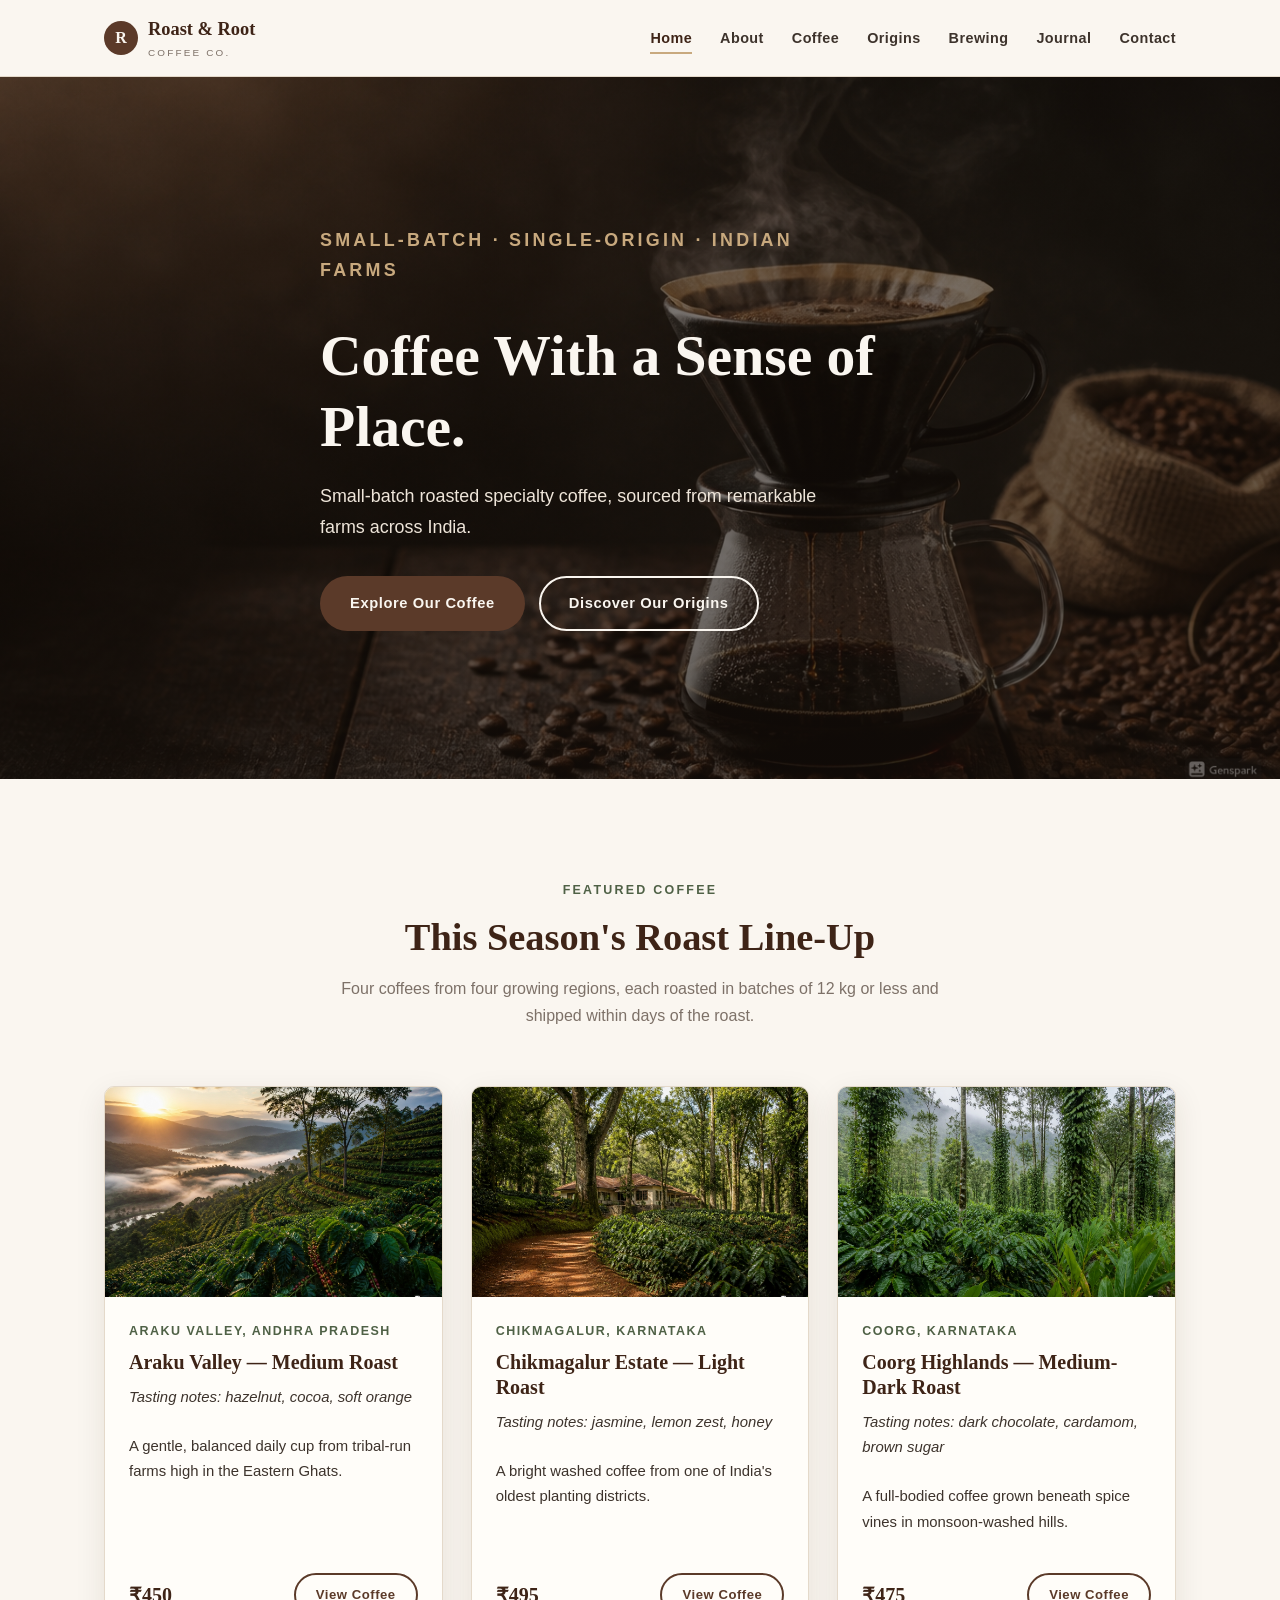
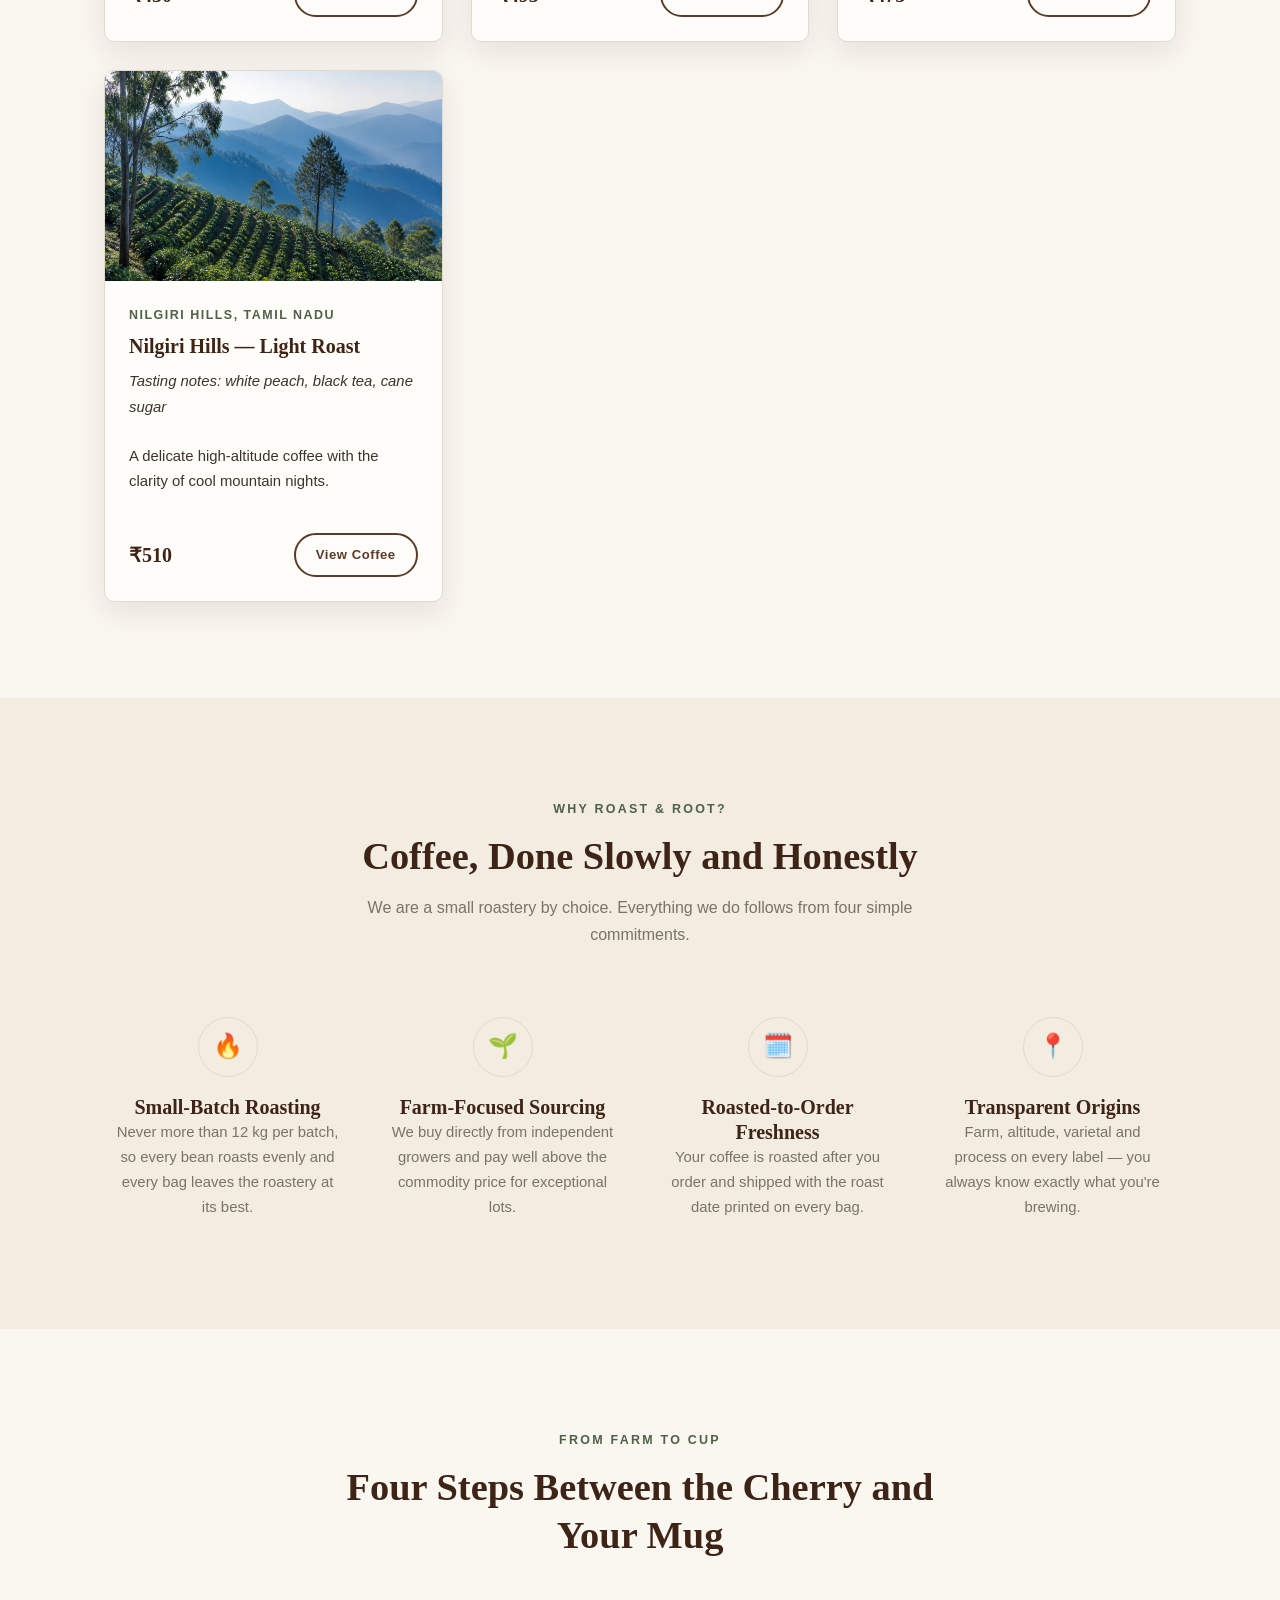
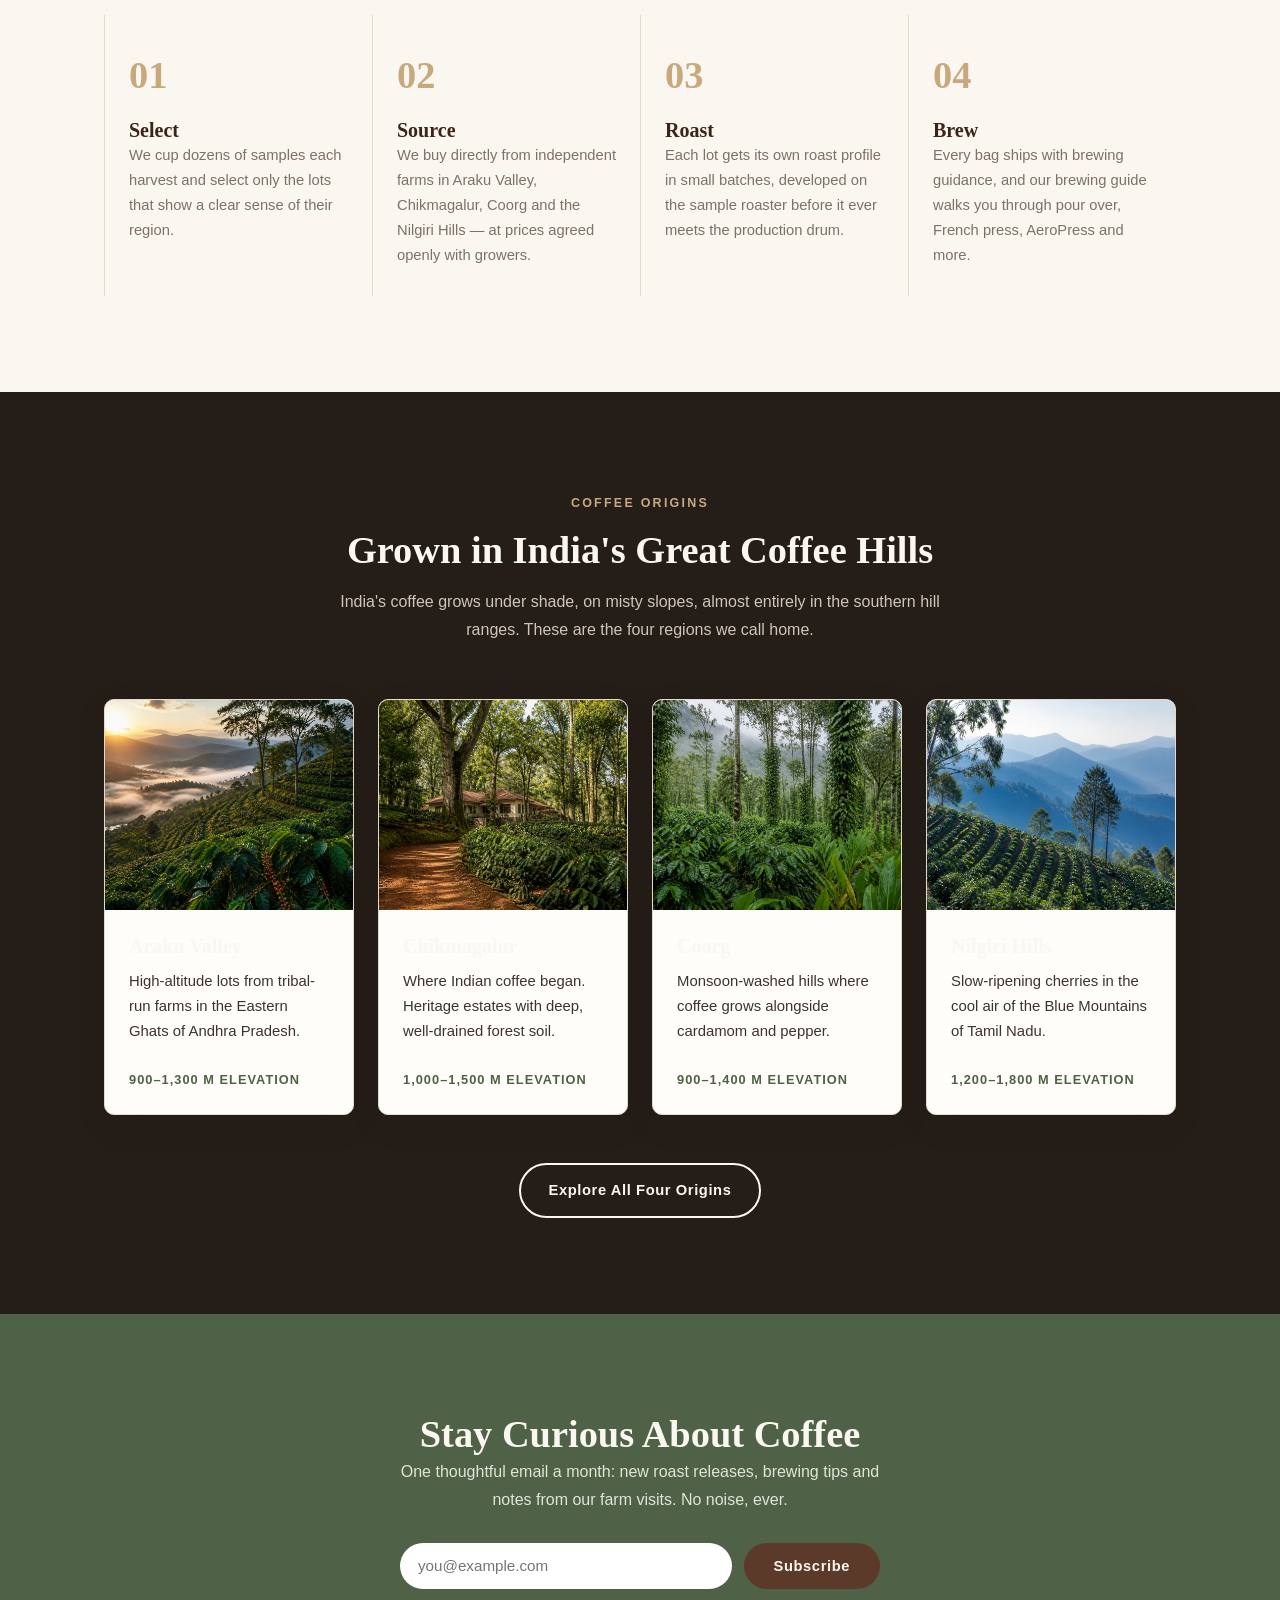
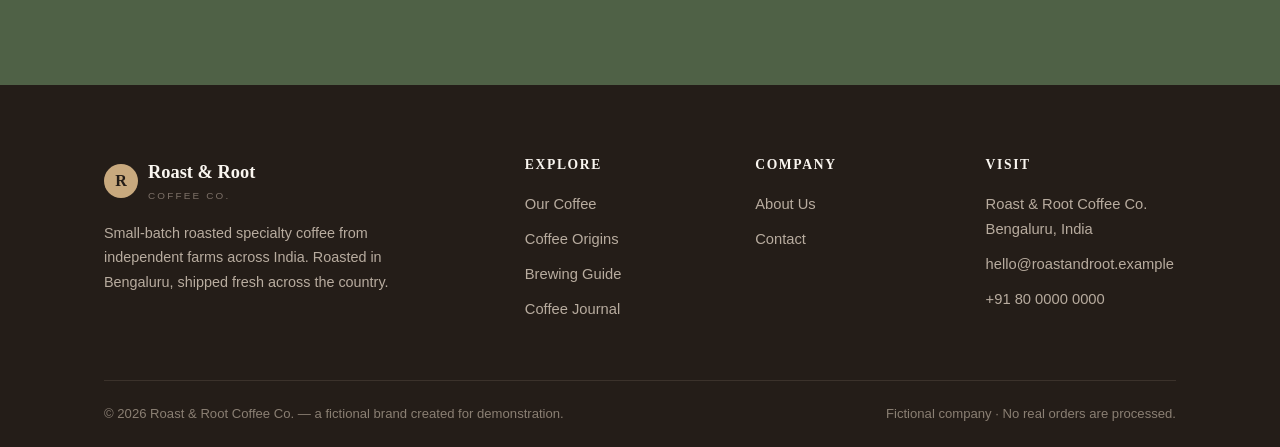
==== index.html @ ebcf1141 "Add Coffee Journal and Origins pages with articles and navigation enhancements" ====
<!DOCTYPE html>
<html lang="en">
<head>
  <meta charset="UTF-8">
  <meta name="viewport" content="width=device-width, initial-scale=1.0">
  <title>Roast &amp; Root Coffee Co. — Small-Batch Specialty Coffee from India</title>
  <meta name="description" content="Roast & Root Coffee Co. roasts small-batch, single-origin specialty coffee sourced from independent farms in Araku Valley, Chikmagalur, Coorg and the Nilgiri Hills.">
  <link rel="stylesheet" href="css/style.css">
</head>
<body>

  <!-- ===== HEADER & NAVIGATION (shared across all pages) ===== -->
  <header class="site-header">
    <div class="container">
      <a class="logo" href="index.html" aria-label="Roast &amp; Root Coffee Co. — Home">
        <span class="logo-mark" aria-hidden="true">R</span>
        <span>Roast &amp; Root <small>Coffee Co.</small></span>
      </a>
      <button class="nav-toggle" aria-label="Open navigation menu" aria-expanded="false" aria-controls="main-nav">
        <span></span><span></span><span></span>
      </button>
      <nav class="main-nav" id="main-nav" aria-label="Main navigation">
        <ul>
          <li><a href="index.html" class="active">Home</a></li>
          <li><a href="about.html">About</a></li>
          <li><a href="coffee.html">Coffee</a></li>
          <li><a href="origins.html">Origins</a></li>
          <li><a href="brewing.html">Brewing</a></li>
          <li><a href="journal.html">Journal</a></li>
          <li><a href="contact.html">Contact</a></li>
        </ul>
      </nav>
    </div>
  </header>

  <main>

    <!-- ===== HERO ===== -->
    <section class="hero">
      <div class="container">
        <p class="eyebrow" style="color: var(--color-tan);">Small-Batch · Single-Origin · Indian Farms</p>
        <h1>Coffee With a Sense of Place.</h1>
        <p>Small-batch roasted specialty coffee, sourced from remarkable farms across India.</p>
        <div class="hero-actions">
          <a href="coffee.html" class="btn btn--primary">Explore Our Coffee</a>
          <a href="origins.html" class="btn btn--outline">Discover Our Origins</a>
        </div>
      </div>
    </section>

    <!-- ===== FEATURED COFFEE ===== -->
    <section class="section">
      <div class="container">
        <div class="section-head reveal">
          <span class="eyebrow">Featured Coffee</span>
          <h2>This Season's Roast Line-Up</h2>
          <p>Four coffees from four growing regions, each roasted in batches of 12&nbsp;kg or less and shipped within days of the roast.</p>
        </div>
        <div class="card-grid">
          <article class="card reveal">
            <img src="images/araku-valley.jpg" alt="Terraced coffee farms on the misty hillsides of Araku Valley">
            <div class="card-body">
              <span class="card-meta">Araku Valley, Andhra Pradesh</span>
              <h3>Araku Valley — Medium Roast</h3>
              <p class="card-notes">Tasting notes: hazelnut, cocoa, soft orange</p>
              <p>A gentle, balanced daily cup from tribal-run farms high in the Eastern Ghats.</p>
              <div class="card-footer">
                <span class="price">₹450</span>
                <a href="coffee.html" class="btn btn--ghost btn--small">View Coffee</a>
              </div>
            </div>
          </article>
          <article class="card reveal">
            <img src="images/chikmagalur.jpg" alt="A heritage coffee estate with shade trees in Chikmagalur, Karnataka">
            <div class="card-body">
              <span class="card-meta">Chikmagalur, Karnataka</span>
              <h3>Chikmagalur Estate — Light Roast</h3>
              <p class="card-notes">Tasting notes: jasmine, lemon zest, honey</p>
              <p>A bright washed coffee from one of India's oldest planting districts.</p>
              <div class="card-footer">
                <span class="price">₹495</span>
                <a href="coffee.html" class="btn btn--ghost btn--small">View Coffee</a>
              </div>
            </div>
          </article>
          <article class="card reveal">
            <img src="images/coorg.jpg" alt="Lush coffee plants under a monsoon canopy in Coorg, Karnataka">
            <div class="card-body">
              <span class="card-meta">Coorg, Karnataka</span>
              <h3>Coorg Highlands — Medium-Dark Roast</h3>
              <p class="card-notes">Tasting notes: dark chocolate, cardamom, brown sugar</p>
              <p>A full-bodied coffee grown beneath spice vines in monsoon-washed hills.</p>
              <div class="card-footer">
                <span class="price">₹475</span>
                <a href="coffee.html" class="btn btn--ghost btn--small">View Coffee</a>
              </div>
            </div>
          </article>
          <article class="card reveal">
            <img src="images/nilgiri-hills.jpg" alt="High-altitude coffee gardens on the blue slopes of the Nilgiri Hills">
            <div class="card-body">
              <span class="card-meta">Nilgiri Hills, Tamil Nadu</span>
              <h3>Nilgiri Hills — Light Roast</h3>
              <p class="card-notes">Tasting notes: white peach, black tea, cane sugar</p>
              <p>A delicate high-altitude coffee with the clarity of cool mountain nights.</p>
              <div class="card-footer">
                <span class="price">₹510</span>
                <a href="coffee.html" class="btn btn--ghost btn--small">View Coffee</a>
              </div>
            </div>
          </article>
        </div>
      </div>
    </section>

    <!-- ===== WHY ROAST & ROOT ===== -->
    <section class="section section--alt">
      <div class="container">
        <div class="section-head reveal">
          <span class="eyebrow">Why Roast &amp; Root?</span>
          <h2>Coffee, Done Slowly and Honestly</h2>
          <p>We are a small roastery by choice. Everything we do follows from four simple commitments.</p>
        </div>
        <div class="why-grid">
          <div class="why-item reveal">
            <div class="why-icon" aria-hidden="true">🔥</div>
            <h3>Small-Batch Roasting</h3>
            <p>Never more than 12 kg per batch, so every bean roasts evenly and every bag leaves the roastery at its best.</p>
          </div>
          <div class="why-item reveal">
            <div class="why-icon" aria-hidden="true">🌱</div>
            <h3>Farm-Focused Sourcing</h3>
            <p>We buy directly from independent growers and pay well above the commodity price for exceptional lots.</p>
          </div>
          <div class="why-item reveal">
            <div class="why-icon" aria-hidden="true">🗓️</div>
            <h3>Roasted-to-Order Freshness</h3>
            <p>Your coffee is roasted after you order and shipped with the roast date printed on every bag.</p>
          </div>
          <div class="why-item reveal">
            <div class="why-icon" aria-hidden="true">📍</div>
            <h3>Transparent Origins</h3>
            <p>Farm, altitude, varietal and process on every label — you always know exactly what you're brewing.</p>
          </div>
        </div>
      </div>
    </section>

    <!-- ===== FROM FARM TO CUP ===== -->
    <section class="section">
      <div class="container">
        <div class="section-head reveal">
          <span class="eyebrow">From Farm to Cup</span>
          <h2>Four Steps Between the Cherry and Your Mug</h2>
        </div>
        <ol class="steps">
          <li class="reveal">
            <h3>Select</h3>
            <p>We cup dozens of samples each harvest and select only the lots that show a clear sense of their region.</p>
          </li>
          <li class="reveal">
            <h3>Source</h3>
            <p>We buy directly from independent farms in Araku Valley, Chikmagalur, Coorg and the Nilgiri Hills — at prices agreed openly with growers.</p>
          </li>
          <li class="reveal">
            <h3>Roast</h3>
            <p>Each lot gets its own roast profile in small batches, developed on the sample roaster before it ever meets the production drum.</p>
          </li>
          <li class="reveal">
            <h3>Brew</h3>
            <p>Every bag ships with brewing guidance, and our brewing guide walks you through pour over, French press, AeroPress and more.</p>
          </li>
        </ol>
      </div>
    </section>

    <!-- ===== ORIGINS PREVIEW ===== -->
    <section class="section section--dark">
      <div class="container">
        <div class="section-head reveal">
          <span class="eyebrow">Coffee Origins</span>
          <h2>Grown in India's Great Coffee Hills</h2>
          <p>India's coffee grows under shade, on misty slopes, almost entirely in the southern hill ranges. These are the four regions we call home.</p>
        </div>
        <div class="journey">
          <a href="origins.html" class="card reveal">
            <img src="images/araku-valley.jpg" alt="Morning mist over terraced farms in Araku Valley">
            <div class="card-body">
              <h3>Araku Valley</h3>
              <p>High-altitude lots from tribal-run farms in the Eastern Ghats of Andhra Pradesh.</p>
              <span class="route">900–1,300 m elevation</span>
            </div>
          </a>
          <a href="origins.html" class="card reveal">
            <img src="images/chikmagalur.jpg" alt="A heritage estate bungalow among coffee plants in Chikmagalur">
            <div class="card-body">
              <h3>Chikmagalur</h3>
              <p>Where Indian coffee began. Heritage estates with deep, well-drained forest soil.</p>
              <span class="route">1,000–1,500 m elevation</span>
            </div>
          </a>
          <a href="origins.html" class="card reveal">
            <img src="images/coorg.jpg" alt="Coffee plants growing under spice vines in Coorg">
            <div class="card-body">
              <h3>Coorg</h3>
              <p>Monsoon-washed hills where coffee grows alongside cardamom and pepper.</p>
              <span class="route">900–1,400 m elevation</span>
            </div>
          </a>
          <a href="origins.html" class="card reveal">
            <img src="images/nilgiri-hills.jpg" alt="Blue mountain slopes with high-altitude coffee gardens in the Nilgiri Hills">
            <div class="card-body">
              <h3>Nilgiri Hills</h3>
              <p>Slow-ripening cherries in the cool air of the Blue Mountains of Tamil Nadu.</p>
              <span class="route">1,200–1,800 m elevation</span>
            </div>
          </a>
        </div>
        <div class="section-head reveal" style="margin-top: 48px; margin-bottom: 0;">
          <a href="origins.html" class="btn btn--outline">Explore All Four Origins</a>
        </div>
      </div>
    </section>

    <!-- ===== NEWSLETTER ===== -->
    <section class="section newsletter">
      <div class="container">
        <h2>Stay Curious About Coffee</h2>
        <p>One thoughtful email a month: new roast releases, brewing tips and notes from our farm visits. No noise, ever.</p>
        <form class="newsletter-form" novalidate>
          <label class="visually-hidden" for="newsletter-email">Email address</label>
          <input type="email" id="newsletter-email" name="email" placeholder="you@example.com" autocomplete="email">
          <button type="submit" class="btn btn--primary">Subscribe</button>
          <p class="error-msg" role="alert"></p>
        </form>
      </div>
    </section>

  </main>

  <!-- ===== FOOTER (shared across all pages) ===== -->
  <footer class="site-footer">
    <div class="container">
      <div class="footer-grid">
        <div class="footer-brand">
          <a class="logo" href="index.html">
            <span class="logo-mark" aria-hidden="true">R</span>
            <span>Roast &amp; Root <small>Coffee Co.</small></span>
          </a>
          <p>Small-batch roasted specialty coffee from independent farms across India. Roasted in Bengaluru, shipped fresh across the country.</p>
        </div>
        <div>
          <h4>Explore</h4>
          <ul>
            <li><a href="coffee.html">Our Coffee</a></li>
            <li><a href="origins.html">Coffee Origins</a></li>
            <li><a href="brewing.html">Brewing Guide</a></li>
            <li><a href="journal.html">Coffee Journal</a></li>
          </ul>
        </div>
        <div>
          <h4>Company</h4>
          <ul>
            <li><a href="about.html">About Us</a></li>
            <li><a href="contact.html">Contact</a></li>
          </ul>
        </div>
        <div>
          <h4>Visit</h4>
          <ul>
            <li>Roast &amp; Root Coffee Co.<br>Bengaluru, India</li>
            <li><a href="mailto:hello@roastandroot.example">hello@roastandroot.example</a></li>
            <li>+91 80 0000 0000</li>
          </ul>
        </div>
      </div>
      <div class="footer-bottom">
        <span>© 2026 Roast &amp; Root Coffee Co. — a fictional brand created for demonstration.</span>
        <span>Fictional company · No real orders are processed.</span>
      </div>
    </div>
  </footer>

  <script src="js/script.js"></script>
</body>
</html>
---- css/style.css ----
/* ==========================================================================
   ROAST & ROOT COFFEE CO. — MAIN STYLESHEET
   A single shared stylesheet for every page of the site.
   All colours live in the :root variables below — change them here
   to re-theme the whole site.
   ========================================================================== */

/* ---------- 1. DESIGN TOKENS (CSS VARIABLES) ---------- */
:root {
  /* Colours */
  --color-cream:        #faf6f0;   /* page background */
  --color-cream-dark:   #f3ece1;   /* alternating section background */
  --color-offwhite:     #fffdf9;   /* cards */
  --color-brown:        #5b3a29;   /* coffee brown — accents, buttons */
  --color-brown-dark:   #3e2417;   /* dark brown — headings, hover */
  --color-charcoal:     #241d18;   /* deep charcoal — dark sections, text */
  --color-green:        #6b7f5e;   /* muted green — secondary accents */
  --color-green-dark:   #4f6146;
  --color-tan:          #c8a97e;   /* warm tan — small highlights */
  --color-text:         #3d332c;   /* body text */
  --color-text-muted:   #7d7168;   /* secondary text */
  --color-line:         #e4d9ca;   /* borders / dividers */

  /* Typography */
  --font-serif: "Georgia", "Times New Roman", serif;          /* headings */
  --font-sans: "Helvetica Neue", Arial, "Segoe UI", sans-serif; /* body */

  /* Layout */
  --container-width: 1120px;
  --section-padding: 96px;
  --radius: 10px;
  --shadow: 0 10px 30px rgba(62, 36, 23, 0.10);
}

/* ---------- 2. RESET & BASE ---------- */
*,
*::before,
*::after { box-sizing: border-box; margin: 0; padding: 0; }

html { scroll-behavior: smooth; }

body {
  font-family: var(--font-sans);
  font-size: 16px;
  line-height: 1.7;
  color: var(--color-text);
  background-color: var(--color-cream);
  -webkit-font-smoothing: antialiased;
}

img { display: block; max-width: 100%; height: auto; }

h1, h2, h3, h4 {
  font-family: var(--font-serif);
  color: var(--color-brown-dark);
  line-height: 1.25;
  font-weight: 700;
}

h1 { font-size: clamp(2.2rem, 5vw, 3.6rem); }
h2 { font-size: clamp(1.7rem, 3.4vw, 2.4rem); }
h3 { font-size: 1.25rem; }

p { margin-bottom: 1rem; }
p:last-child { margin-bottom: 0; }

a { color: var(--color-brown); text-decoration: none; }
a:hover { color: var(--color-brown-dark); }

ul, ol { padding-left: 1.25rem; }

/* Screen-reader-only helper for accessibility */
.visually-hidden {
  position: absolute; width: 1px; height: 1px;
  overflow: hidden; clip: rect(0 0 0 0); white-space: nowrap;
}

/* ---------- 3. LAYOUT HELPERS ---------- */
.container {
  max-width: var(--container-width);
  margin: 0 auto;
  padding: 0 24px;
}

.section { padding: var(--section-padding) 0; }
.section--alt { background-color: var(--color-cream-dark); }
.section--dark { background-color: var(--color-charcoal); }
.section--dark h2,
.section--dark h3 { color: var(--color-cream); }
.section--dark p { color: #cfc5ba; }

.section-head {
  max-width: 640px;
  margin: 0 auto 56px;
  text-align: center;
}
.section-head .eyebrow { margin-bottom: 12px; }
.section-head p { color: var(--color-text-muted); margin-top: 14px; }
.section--dark .section-head p { color: #cfc5ba; }

.eyebrow {
  display: inline-block;
  font-size: 0.78rem;
  font-weight: 700;
  letter-spacing: 0.18em;
  text-transform: uppercase;
  color: var(--color-green-dark);
}
.section--dark .eyebrow { color: var(--color-tan); }

/* ---------- 4. BUTTONS ---------- */
.btn {
  display: inline-block;
  padding: 13px 28px;
  border: 2px solid transparent;
  border-radius: 999px;
  font-size: 0.92rem;
  font-weight: 700;
  letter-spacing: 0.04em;
  cursor: pointer;
  transition: background-color 0.2s ease, color 0.2s ease, border-color 0.2s ease;
}

.btn--primary {
  background-color: var(--color-brown);
  color: var(--color-cream);
}
.btn--primary:hover { background-color: var(--color-brown-dark); color: var(--color-cream); }

.btn--outline {
  border-color: var(--color-cream);
  color: var(--color-cream);
  background-color: transparent;
}
.btn--outline:hover { background-color: var(--color-cream); color: var(--color-charcoal); }

.btn--ghost {
  border-color: var(--color-brown);
  color: var(--color-brown);
  background-color: transparent;
}
.btn--ghost:hover { background-color: var(--color-brown); color: var(--color-cream); }

.btn--small { padding: 9px 20px; font-size: 0.82rem; }

/* ---------- 5. HEADER & NAVIGATION ---------- */
.site-header {
  position: sticky;
  top: 0;
  z-index: 100;
  background-color: rgba(250, 246, 240, 0.96);
  backdrop-filter: blur(6px);
  border-bottom: 1px solid var(--color-line);
}

.site-header .container {
  display: flex;
  align-items: center;
  justify-content: space-between;
  min-height: 76px;
}

/* Logo */
.logo {
  display: flex;
  align-items: center;
  gap: 10px;
  font-family: var(--font-serif);
  font-size: 1.15rem;
  font-weight: 700;
  color: var(--color-brown-dark);
  white-space: nowrap;
}
.logo:hover { color: var(--color-brown-dark); }
.logo-mark {
  width: 34px; height: 34px;
  border-radius: 50%;
  background-color: var(--color-brown);
  color: var(--color-cream);
  display: flex; align-items: center; justify-content: center;
  font-size: 1rem;
}
.logo small {
  display: block;
  font-family: var(--font-sans);
  font-size: 0.62rem;
  font-weight: 400;
  letter-spacing: 0.22em;
  text-transform: uppercase;
  color: var(--color-text-muted);
}

/* Desktop nav */
.main-nav ul { display: flex; gap: 28px; list-style: none; padding: 0; }
.main-nav a {
  font-size: 0.9rem;
  font-weight: 600;
  letter-spacing: 0.03em;
  color: var(--color-text);
  padding: 6px 0;
  border-bottom: 2px solid transparent;
}
.main-nav a:hover { color: var(--color-brown-dark); }
.main-nav a.active { color: var(--color-brown-dark); border-bottom-color: var(--color-tan); }

/* Hamburger button (hidden on desktop) */
.nav-toggle {
  display: none;
  flex-direction: column;
  justify-content: center;
  gap: 5px;
  width: 44px; height: 44px;
  padding: 10px;
  background: none;
  border: none;
  cursor: pointer;
}
.nav-toggle span {
  display: block;
  height: 2px;
  width: 100%;
  background-color: var(--color-brown-dark);
  border-radius: 2px;
  transition: transform 0.25s ease, opacity 0.25s ease;
}
.nav-toggle.open span:nth-child(1) { transform: translateY(7px) rotate(45deg); }
.nav-toggle.open span:nth-child(2) { opacity: 0; }
.nav-toggle.open span:nth-child(3) { transform: translateY(-7px) rotate(-45deg); }

/* ---------- 6. HERO ---------- */
.hero {
  position: relative;
  min-height: 78vh;
  display: flex;
  align-items: center;
  color: var(--color-cream);
  background-image: linear-gradient(rgba(24, 16, 11, 0.55), rgba(24, 16, 11, 0.65)), url("../images/hero-coffee.jpg");
  background-size: cover;
  background-position: center;
}
.hero .container { padding-top: 80px; padding-bottom: 80px; }
.hero h1 { color: var(--color-cream); max-width: 640px; margin-bottom: 18px; }
.hero p { max-width: 520px; font-size: 1.12rem; color: #eee5d9; margin-bottom: 34px; }
.hero-actions { display: flex; flex-wrap: wrap; gap: 14px; }

/* Page banner (inner pages) */
.page-banner {
  background-color: var(--color-charcoal);
  background-size: cover;
  background-position: center;
  color: var(--color-cream);
  padding: 90px 0;
}
.page-banner .overlay { max-width: 640px; }
.page-banner h1 { color: var(--color-cream); margin-bottom: 10px; }
.page-banner p { color: #d8cec3; font-size: 1.05rem; }

/* ---------- 7. CARD GRIDS ---------- */
.card-grid {
  display: grid;
  grid-template-columns: repeat(auto-fit, minmax(250px, 1fr));
  gap: 28px;
}

.card {
  background-color: var(--color-offwhite);
  border: 1px solid var(--color-line);
  border-radius: var(--radius);
  overflow: hidden;
  display: flex;
  flex-direction: column;
  box-shadow: var(--shadow);
  transition: transform 0.2s ease;
}
.card:hover { transform: translateY(-4px); }

.card img { width: 100%; height: 210px; object-fit: cover; }
.card-body { padding: 24px; display: flex; flex-direction: column; flex: 1; gap: 8px; }
.card-body h3 { margin-bottom: 2px; }
.card-meta {
  font-size: 0.78rem;
  font-weight: 700;
  letter-spacing: 0.12em;
  text-transform: uppercase;
  color: var(--color-green-dark);
}
.card-notes { font-size: 0.88rem; color: var(--color-text-muted); font-style: italic; }
.card p { font-size: 0.93rem; color: var(--color-text); }
.card-footer {
  margin-top: auto;
  padding-top: 14px;
  display: flex;
  align-items: center;
  justify-content: space-between;
  gap: 12px;
}
.price {
  font-family: var(--font-serif);
  font-size: 1.25rem;
  font-weight: 700;
  color: var(--color-brown-dark);
}

/* Small "tag" pills */
.tag {
  display: inline-block;
  padding: 4px 12px;
  border-radius: 999px;
  font-size: 0.72rem;
  font-weight: 700;
  letter-spacing: 0.08em;
  text-transform: uppercase;
  background-color: var(--color-cream-dark);
  color: var(--color-brown);
  border: 1px solid var(--color-line);
}

/* ---------- 8. WHY / PHILOSOPHY ---------- */
.why-grid {
  display: grid;
  grid-template-columns: repeat(auto-fit, minmax(230px, 1fr));
  gap: 28px;
}
.why-item { text-align: center; padding: 12px; }
.why-icon {
  width: 60px; height: 60px;
  margin: 0 auto 18px;
  border-radius: 50%;
  background-color: var(--color-cream-dark);
  border: 1px solid var(--color-line);
  display: flex; align-items: center; justify-content: center;
  font-size: 1.5rem;
}
.why-item p { font-size: 0.93rem; color: var(--color-text-muted); }

/* ---------- 9. FARM TO CUP STEPS ---------- */
.steps {
  display: grid;
  grid-template-columns: repeat(auto-fit, minmax(220px, 1fr));
  gap: 0;
  list-style: none;
  padding: 0;
  counter-reset: step;
}
.steps li {
  counter-increment: step;
  padding: 28px 24px;
  border-left: 1px solid var(--color-line);
  position: relative;
}
.steps li::before {
  content: "0" counter(step);
  font-family: var(--font-serif);
  font-size: 2.4rem;
  font-weight: 700;
  color: var(--color-tan);
  display: block;
  margin-bottom: 10px;
}
.steps li p { font-size: 0.92rem; color: var(--color-text-muted); }

/* ---------- 10. SPLIT / STORY SECTIONS ---------- */
.split {
  display: grid;
  grid-template-columns: 1fr 1fr;
  gap: 56px;
  align-items: center;
}
.split img { border-radius: var(--radius); box-shadow: var(--shadow); }
.split .eyebrow { margin-bottom: 12px; }
.split ul { margin-top: 8px; }
.split ul li { margin-bottom: 8px; }

/* ---------- 11. ORIGINS JOURNEY STRIP ---------- */
.journey {
  display: grid;
  grid-template-columns: repeat(auto-fit, minmax(230px, 1fr));
  gap: 24px;
}
.journey a.card { color: inherit; }
.journey .card-footer { padding-top: 0; }
.journey .route {
  font-size: 0.8rem;
  color: var(--color-green-dark);
  font-weight: 700;
  letter-spacing: 0.08em;
  text-transform: uppercase;
}

/* ---------- 12. FILTER BUTTONS (coffee page) ---------- */
.filter-bar {
  display: flex;
  flex-wrap: wrap;
  justify-content: center;
  gap: 12px;
  margin-bottom: 44px;
}
.filter-btn {
  padding: 9px 22px;
  border: 1px solid var(--color-line);
  border-radius: 999px;
  background-color: var(--color-offwhite);
  color: var(--color-text);
  font-size: 0.85rem;
  font-weight: 700;
  letter-spacing: 0.05em;
  cursor: pointer;
  transition: all 0.2s ease;
}
.filter-btn:hover { border-color: var(--color-brown); color: var(--color-brown); }
.filter-btn.active {
  background-color: var(--color-brown);
  border-color: var(--color-brown);
  color: var(--color-cream);
}
.coffee-card.hidden { display: none; }

/* ---------- 13. MODALS ---------- */
.modal {
  position: fixed;
  inset: 0;
  z-index: 200;
  display: none;
  align-items: center;
  justify-content: center;
  padding: 24px;
}
.modal.open { display: flex; }
.modal-backdrop {
  position: absolute;
  inset: 0;
  background-color: rgba(24, 16, 11, 0.65);
}
.modal-content {
  position: relative;
  background-color: var(--color-offwhite);
  border-radius: var(--radius);
  max-width: 680px;
  width: 100%;
  max-height: 85vh;
  overflow-y: auto;
  padding: 44px;
  box-shadow: 0 24px 60px rgba(0, 0, 0, 0.3);
}
.modal-close {
  position: absolute;
  top: 14px; right: 14px;
  width: 40px; height: 40px;
  border: none;
  border-radius: 50%;
  background-color: var(--color-cream-dark);
  color: var(--color-brown-dark);
  font-size: 1.1rem;
  cursor: pointer;
}
.modal-close:hover { background-color: var(--color-tan); }
.modal-content h3 { font-size: 1.7rem; margin: 8px 0 18px; }
.modal-content img { width: 100%; height: 240px; object-fit: cover; border-radius: var(--radius); margin-bottom: 24px; }
.modal-content h4 { margin: 20px 0 8px; font-size: 1.02rem; }
.modal-content p, .modal-content li { font-size: 0.95rem; }
.modal-meta { color: var(--color-text-muted); font-size: 0.85rem; }

/* Detail spec table inside product modal */
.spec-list { list-style: none; padding: 0; margin: 12px 0; }
.spec-list li {
  display: flex;
  justify-content: space-between;
  gap: 16px;
  padding: 9px 0;
  border-bottom: 1px solid var(--color-line);
  font-size: 0.92rem;
}
.spec-list li span:first-child {
  font-weight: 700;
  color: var(--color-text-muted);
  text-transform: uppercase;
  font-size: 0.75rem;
  letter-spacing: 0.1em;
  padding-top: 3px;
}

/* ---------- 14. FORMS ---------- */
.form-grid { display: grid; grid-template-columns: 1fr 1fr; gap: 20px; }
.form-field { display: flex; flex-direction: column; gap: 7px; }
.form-field--full { grid-column: 1 / -1; }
.form-field label {
  font-size: 0.82rem;
  font-weight: 700;
  letter-spacing: 0.06em;
  text-transform: uppercase;
  color: var(--color-brown-dark);
}
.form-field input,
.form-field textarea,
.form-field select {
  width: 100%;
  padding: 13px 16px;
  border: 1px solid var(--color-line);
  border-radius: 8px;
  background-color: var(--color-offwhite);
  font-family: var(--font-sans);
  font-size: 0.95rem;
  color: var(--color-text);
}
.form-field input:focus,
.form-field textarea:focus,
.form-field select:focus {
  outline: 2px solid var(--color-green);
  border-color: var(--color-green);
}
.form-field textarea { resize: vertical; min-height: 140px; }
.form-field .error-msg {
  font-size: 0.8rem;
  color: #a8442e;
  display: none;
}
.form-field.invalid input,
.form-field.invalid textarea { border-color: #a8442e; }
.form-field.invalid .error-msg { display: block; }

.form-success {
  display: none;
  margin-top: 20px;
  padding: 16px 20px;
  border-radius: 8px;
  background-color: #eef2e8;
  border: 1px solid #cdd8c0;
  color: var(--color-green-dark);
  font-weight: 600;
}
.form-success.show { display: block; }

/* Newsletter strip */
.newsletter {
  background-color: var(--color-green-dark);
  color: var(--color-cream);
  text-align: center;
}
.newsletter h2 { color: var(--color-cream); }
.newsletter p { color: #dfe5d8; max-width: 520px; margin: 0 auto 30px; }
.newsletter-form {
  display: flex;
  gap: 12px;
  max-width: 480px;
  margin: 0 auto;
}
.newsletter-form input {
  flex: 1;
  padding: 13px 18px;
  border: none;
  border-radius: 999px;
  font-size: 0.95rem;
}
.newsletter-form .error-msg { display: none; color: #f5d9b8; font-size: 0.85rem; margin-top: 10px; }
.newsletter-form.invalid .error-msg { display: block; }
.newsletter-form.invalid input { outline: 2px solid #a8442e; }

/* ---------- 15. BREWING CALCULATOR ---------- */
.calculator {
  background-color: var(--color-offwhite);
  border: 1px solid var(--color-line);
  border-radius: var(--radius);
  box-shadow: var(--shadow);
  padding: 44px;
  max-width: 720px;
  margin: 0 auto;
}
.calc-controls { display: grid; grid-template-columns: 1fr 1fr; gap: 20px; margin-bottom: 30px; }
.calc-result {
  display: grid;
  grid-template-columns: 1fr 1fr 1fr;
  gap: 20px;
  text-align: center;
  padding-top: 26px;
  border-top: 1px solid var(--color-line);
}
.calc-result .value {
  font-family: var(--font-serif);
  font-size: 2.1rem;
  font-weight: 700;
  color: var(--color-brown-dark);
  display: block;
}
.calc-result .label {
  font-size: 0.78rem;
  font-weight: 700;
  letter-spacing: 0.12em;
  text-transform: uppercase;
  color: var(--color-text-muted);
}

/* Recipe table */
.recipe-table { width: 100%; border-collapse: collapse; margin: 18px 0 24px; }
.recipe-table th, .recipe-table td {
  text-align: left;
  padding: 11px 14px;
  border-bottom: 1px solid var(--color-line);
  font-size: 0.93rem;
}
.recipe-table th {
  font-size: 0.75rem;
  text-transform: uppercase;
  letter-spacing: 0.1em;
  color: var(--color-text-muted);
}
.recipe-table td:first-child { font-weight: 700; color: var(--color-brown-dark); width: 40%; }

/* ---------- 16. FAQ (details/summary) ---------- */
.faq-list { max-width: 760px; margin: 0 auto; }
.faq-list details {
  background-color: var(--color-offwhite);
  border: 1px solid var(--color-line);
  border-radius: var(--radius);
  margin-bottom: 14px;
  overflow: hidden;
}
.faq-list summary {
  padding: 20px 24px;
  font-weight: 700;
  font-family: var(--font-serif);
  color: var(--color-brown-dark);
  cursor: pointer;
  list-style: none;
  position: relative;
  padding-right: 56px;
}
.faq-list summary::-webkit-details-marker { display: none; }
.faq-list summary::after {
  content: "+";
  position: absolute;
  right: 22px;
  top: 50%;
  transform: translateY(-50%);
  font-size: 1.4rem;
  color: var(--color-tan);
}
.faq-list details[open] summary::after { content: "–"; }
.faq-list details p { padding: 0 24px 22px; color: var(--color-text); font-size: 0.95rem; }

/* ---------- 17. CONTACT INFO ---------- */
.contact-grid {
  display: grid;
  grid-template-columns: 1fr 1.4fr;
  gap: 56px;
  align-items: start;
}
.contact-info h2 { margin-bottom: 20px; }
.contact-info address { font-style: normal; margin-bottom: 24px; }
.contact-lines { list-style: none; padding: 0; }
.contact-lines li { margin-bottom: 14px; font-size: 0.98rem; }
.contact-lines strong { display: block; font-size: 0.78rem; text-transform: uppercase; letter-spacing: 0.1em; color: var(--color-text-muted); }
.contact-note {
  margin-top: 28px;
  padding: 18px 20px;
  background-color: var(--color-cream-dark);
  border-left: 3px solid var(--color-tan);
  border-radius: 6px;
  font-size: 0.88rem;
  color: var(--color-text-muted);
}

/* ---------- 18. TEAM ---------- */
.team-card { text-align: center; }
.team-avatar {
  width: 96px; height: 96px;
  margin: 28px auto 0;
  border-radius: 50%;
  background-color: var(--color-brown);
  color: var(--color-cream);
  display: flex; align-items: center; justify-content: center;
  font-family: var(--font-serif);
  font-size: 1.7rem;
  font-weight: 700;
}
.team-card .card-body { text-align: center; }
.team-card .role {
  font-size: 0.78rem;
  font-weight: 700;
  letter-spacing: 0.12em;
  text-transform: uppercase;
  color: var(--color-green-dark);
}

/* Fictional-content disclaimer note */
.fictional-note {
  max-width: 640px;
  margin: 40px auto 0;
  text-align: center;
  font-size: 0.82rem;
  color: var(--color-text-muted);
  font-style: italic;
}

/* ---------- 19. JOURNAL META ---------- */
.article-meta {
  display: flex;
  flex-wrap: wrap;
  gap: 8px 16px;
  font-size: 0.82rem;
  color: var(--color-text-muted);
}

/* ---------- 20. CTA STRIP ---------- */
.cta-strip { text-align: center; }
.cta-strip h2 { color: var(--color-cream); margin-bottom: 12px; }
.cta-strip p { color: #cfc5ba; max-width: 520px; margin: 0 auto 30px; }

/* ---------- 21. FOOTER ---------- */
.site-footer {
  background-color: var(--color-charcoal);
  color: #b8ac9f;
  padding: 72px 0 0;
  font-size: 0.92rem;
}
.footer-grid {
  display: grid;
  grid-template-columns: 2fr 1fr 1fr 1fr;
  gap: 40px;
  padding-bottom: 48px;
}
.site-footer h4 {
  color: var(--color-cream);
  font-size: 0.85rem;
  letter-spacing: 0.12em;
  text-transform: uppercase;
  margin-bottom: 18px;
}
.site-footer ul { list-style: none; padding: 0; }
.site-footer li { margin-bottom: 10px; }
.site-footer a { color: #b8ac9f; }
.site-footer a:hover { color: var(--color-cream); }
.footer-brand .logo { color: var(--color-cream); margin-bottom: 16px; }
.footer-brand .logo:hover { color: var(--color-cream); }
.footer-brand .logo-mark { background-color: var(--color-tan); color: var(--color-charcoal); }
.footer-brand p { max-width: 300px; font-size: 0.9rem; }
.footer-bottom {
  border-top: 1px solid #3b322b;
  padding: 22px 0;
  display: flex;
  flex-wrap: wrap;
  justify-content: space-between;
  gap: 10px;
  font-size: 0.82rem;
  color: #8a7f73;
}

/* ---------- 22. SCROLL REVEAL ANIMATION ---------- */
.reveal {
  opacity: 0;
  transform: translateY(24px);
  transition: opacity 0.6s ease, transform 0.6s ease;
}
.reveal.visible { opacity: 1; transform: translateY(0); }
/* Respect users who prefer reduced motion */
@media (prefers-reduced-motion: reduce) {
  .reveal { opacity: 1; transform: none; transition: none; }
  html { scroll-behavior: auto; }
}

/* ---------- 23. RESPONSIVE BREAKPOINTS ---------- */
@media (max-width: 900px) {
  :root { --section-padding: 72px; }

  .split { grid-template-columns: 1fr; gap: 36px; }
  .split--flip .split-media { order: -1; }
  .contact-grid { grid-template-columns: 1fr; gap: 44px; }
  .footer-grid { grid-template-columns: 1fr 1fr; }
}

@media (max-width: 640px) {
  :root { --section-padding: 56px; }

  /* --- Mobile navigation --- */
  .nav-toggle { display: flex; }

  .main-nav {
    position: absolute;
    top: 100%;
    left: 0;
    right: 0;
    background-color: var(--color-cream);
    border-bottom: 1px solid var(--color-line);
    box-shadow: var(--shadow);
    display: none;
  }
  .main-nav.open { display: block; }
  .main-nav ul { flex-direction: column; gap: 0; padding: 12px 24px 20px; }
  .main-nav li { border-bottom: 1px solid var(--color-line); }
  .main-nav li:last-child { border-bottom: none; }
  .main-nav a { display: block; padding: 14px 0; border-bottom: none; }
  .main-nav a.active { color: var(--color-brown); }

  .hero { min-height: 64vh; }
  .hero-actions .btn { width: 100%; text-align: center; }

  .form-grid { grid-template-columns: 1fr; }
  .calc-controls { grid-template-columns: 1fr; }
  .calc-result { grid-template-columns: 1fr; gap: 22px; }
  .newsletter-form { flex-direction: column; }
  .newsletter-form .btn { width: 100%; }
  .modal-content { padding: 30px 24px; }
  .steps li { border-left: none; border-top: 1px solid var(--color-line); }
  .steps li:first-child { border-top: none; }
  .footer-grid { grid-template-columns: 1fr; }
}
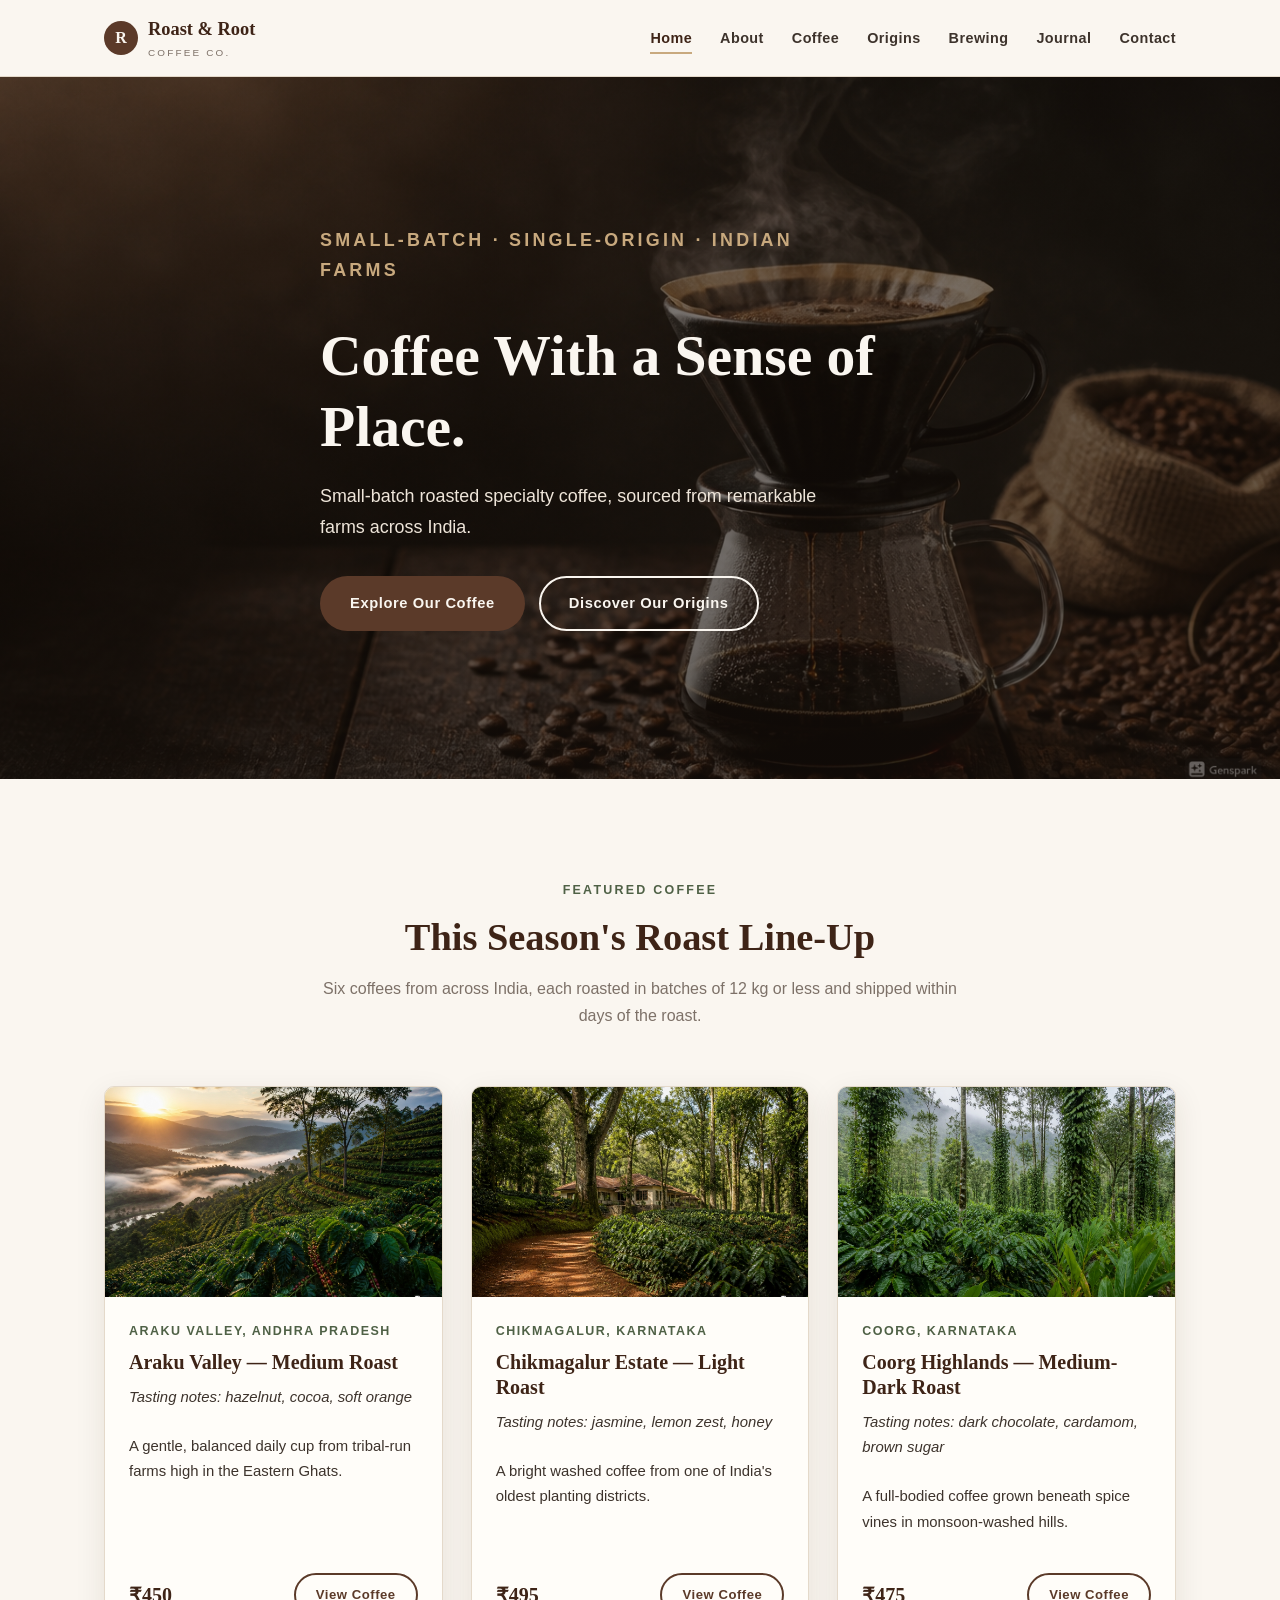
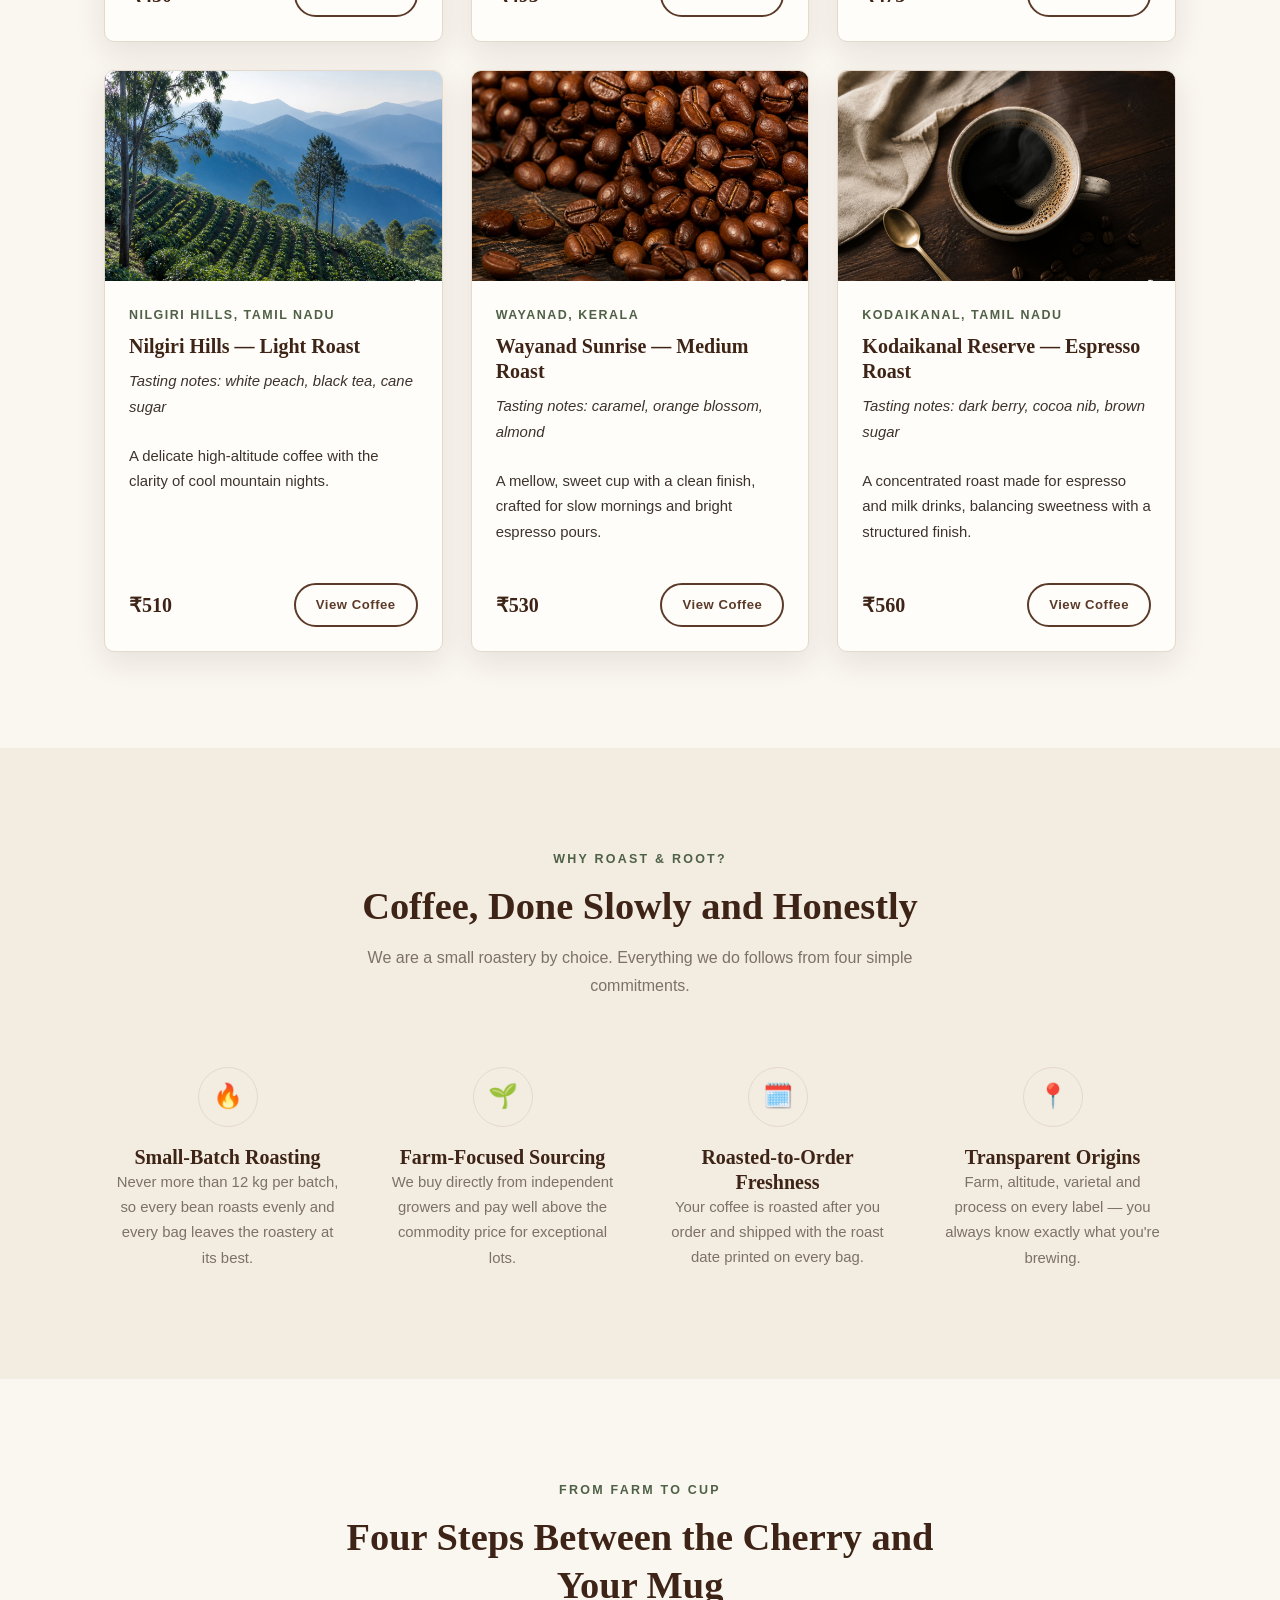
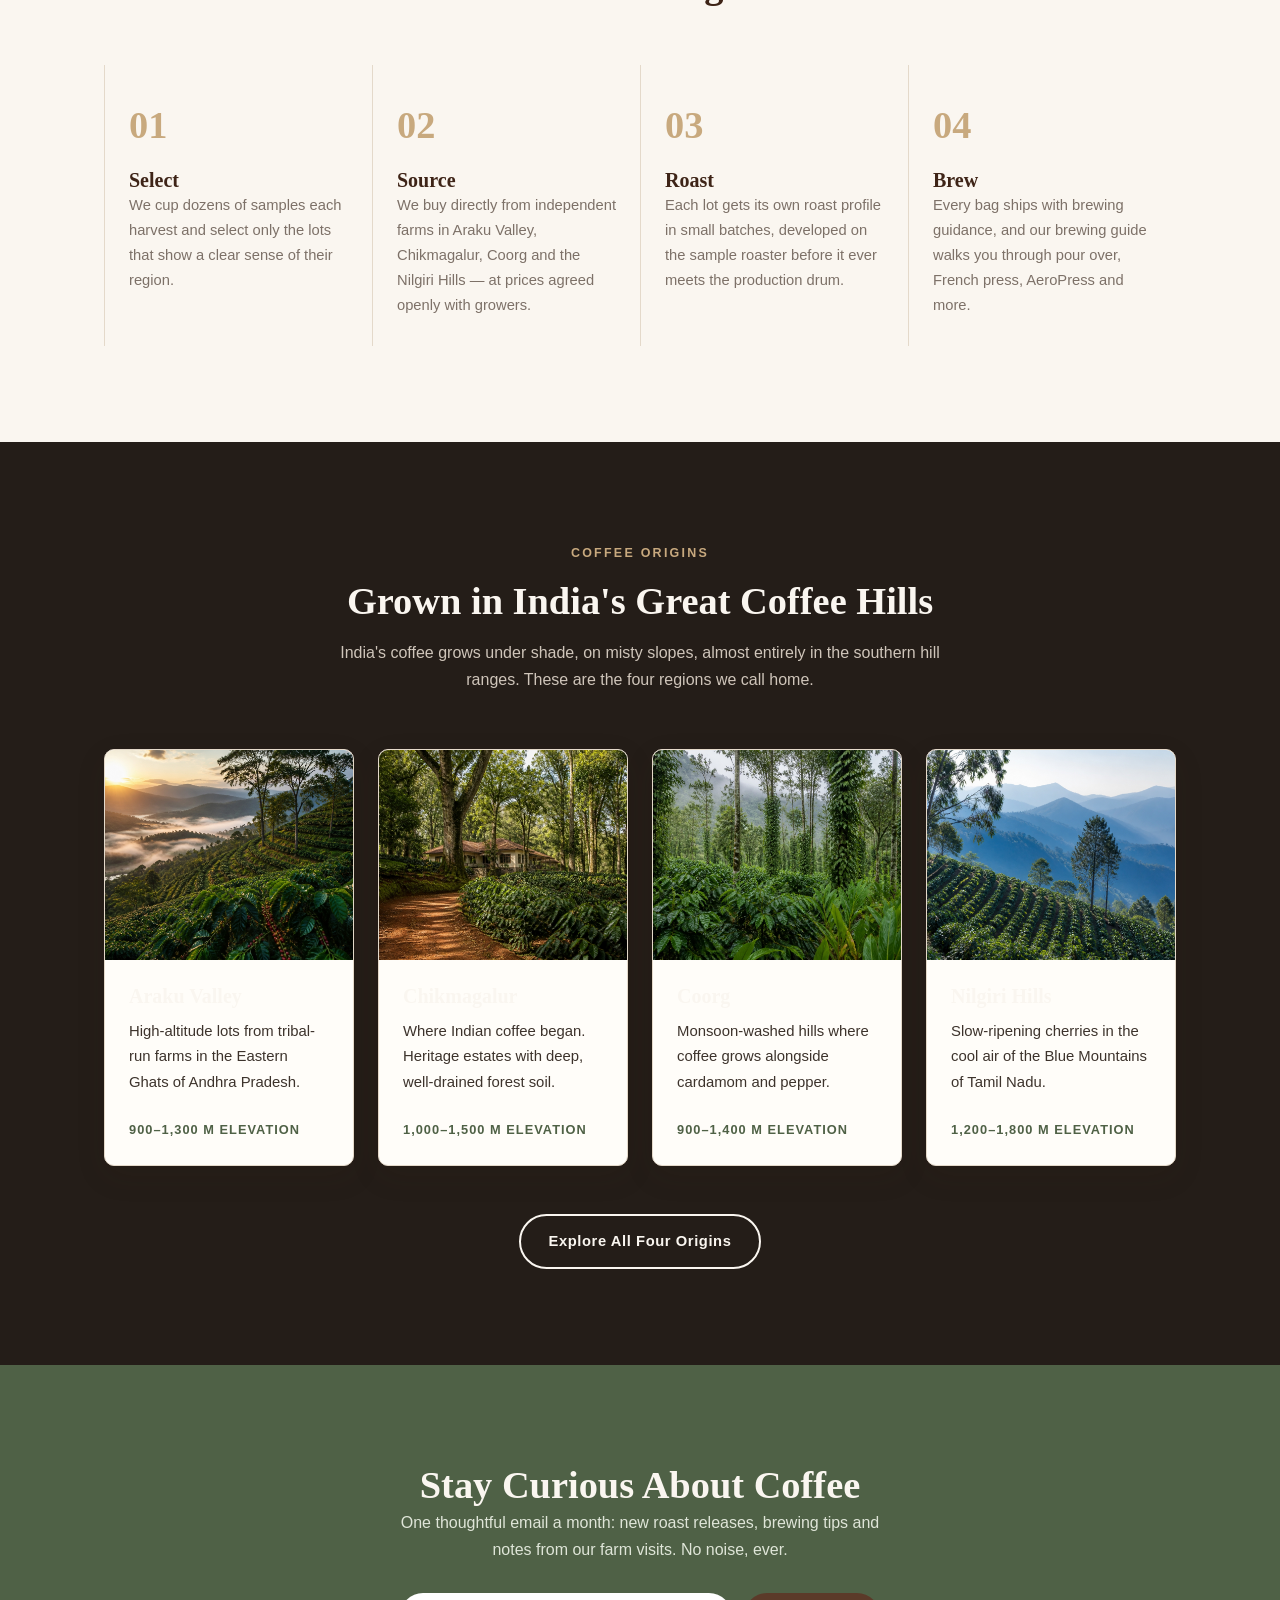
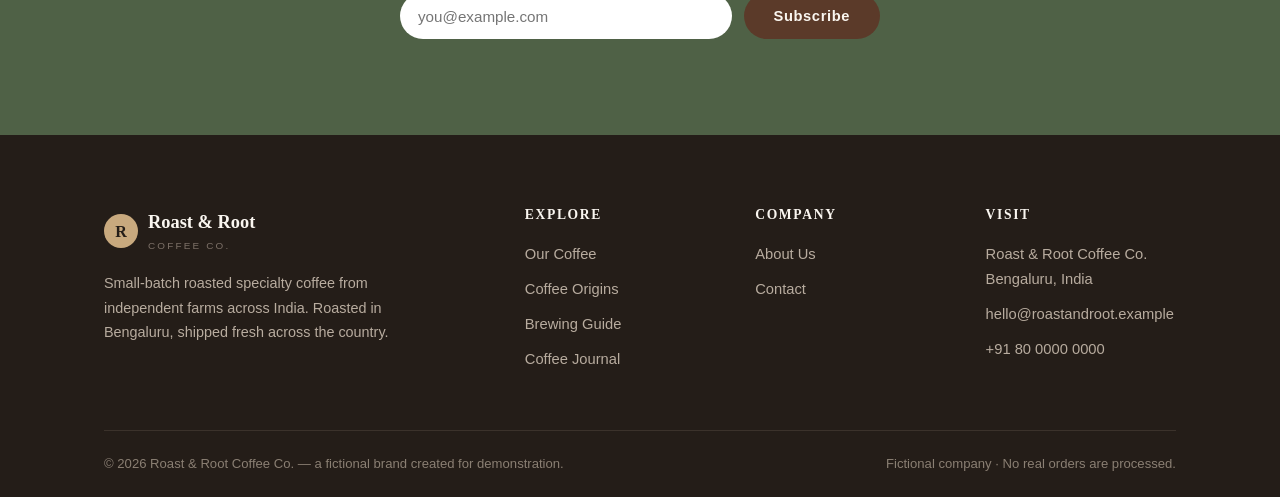
==== commit d1daf509: "Update featured coffee section with new offerings and descriptions" ====
--- a/index.html
+++ b/index.html
@@ -54,7 +54,7 @@
         <div class="section-head reveal">
           <span class="eyebrow">Featured Coffee</span>
           <h2>This Season's Roast Line-Up</h2>
-          <p>Four coffees from four growing regions, each roasted in batches of 12&nbsp;kg or less and shipped within days of the roast.</p>
+          <p>Six coffees from across India, each roasted in batches of 12&nbsp;kg or less and shipped within days of the roast.</p>
         </div>
         <div class="card-grid">
           <article class="card reveal">
@@ -105,6 +105,32 @@
               <p>A delicate high-altitude coffee with the clarity of cool mountain nights.</p>
               <div class="card-footer">
                 <span class="price">₹510</span>
+                <a href="coffee.html" class="btn btn--ghost btn--small">View Coffee</a>
+              </div>
+            </div>
+          </article>
+          <article class="card reveal">
+            <img src="images/coffee-beans.jpg" alt="Freshly dried coffee beans ready for roasting">
+            <div class="card-body">
+              <span class="card-meta">Wayanad, Kerala</span>
+              <h3>Wayanad Sunrise — Medium Roast</h3>
+              <p class="card-notes">Tasting notes: caramel, orange blossom, almond</p>
+              <p>A mellow, sweet cup with a clean finish, crafted for slow mornings and bright espresso pours.</p>
+              <div class="card-footer">
+                <span class="price">₹530</span>
+                <a href="coffee.html" class="btn btn--ghost btn--small">View Coffee</a>
+              </div>
+            </div>
+          </article>
+          <article class="card reveal">
+            <img src="images/coffee-cup.jpg" alt="A ceramic cup of specialty coffee with a rich crema">
+            <div class="card-body">
+              <span class="card-meta">Kodaikanal, Tamil Nadu</span>
+              <h3>Kodaikanal Reserve — Espresso Roast</h3>
+              <p class="card-notes">Tasting notes: dark berry, cocoa nib, brown sugar</p>
+              <p>A concentrated roast made for espresso and milk drinks, balancing sweetness with a structured finish.</p>
+              <div class="card-footer">
+                <span class="price">₹560</span>
                 <a href="coffee.html" class="btn btn--ghost btn--small">View Coffee</a>
               </div>
             </div>
